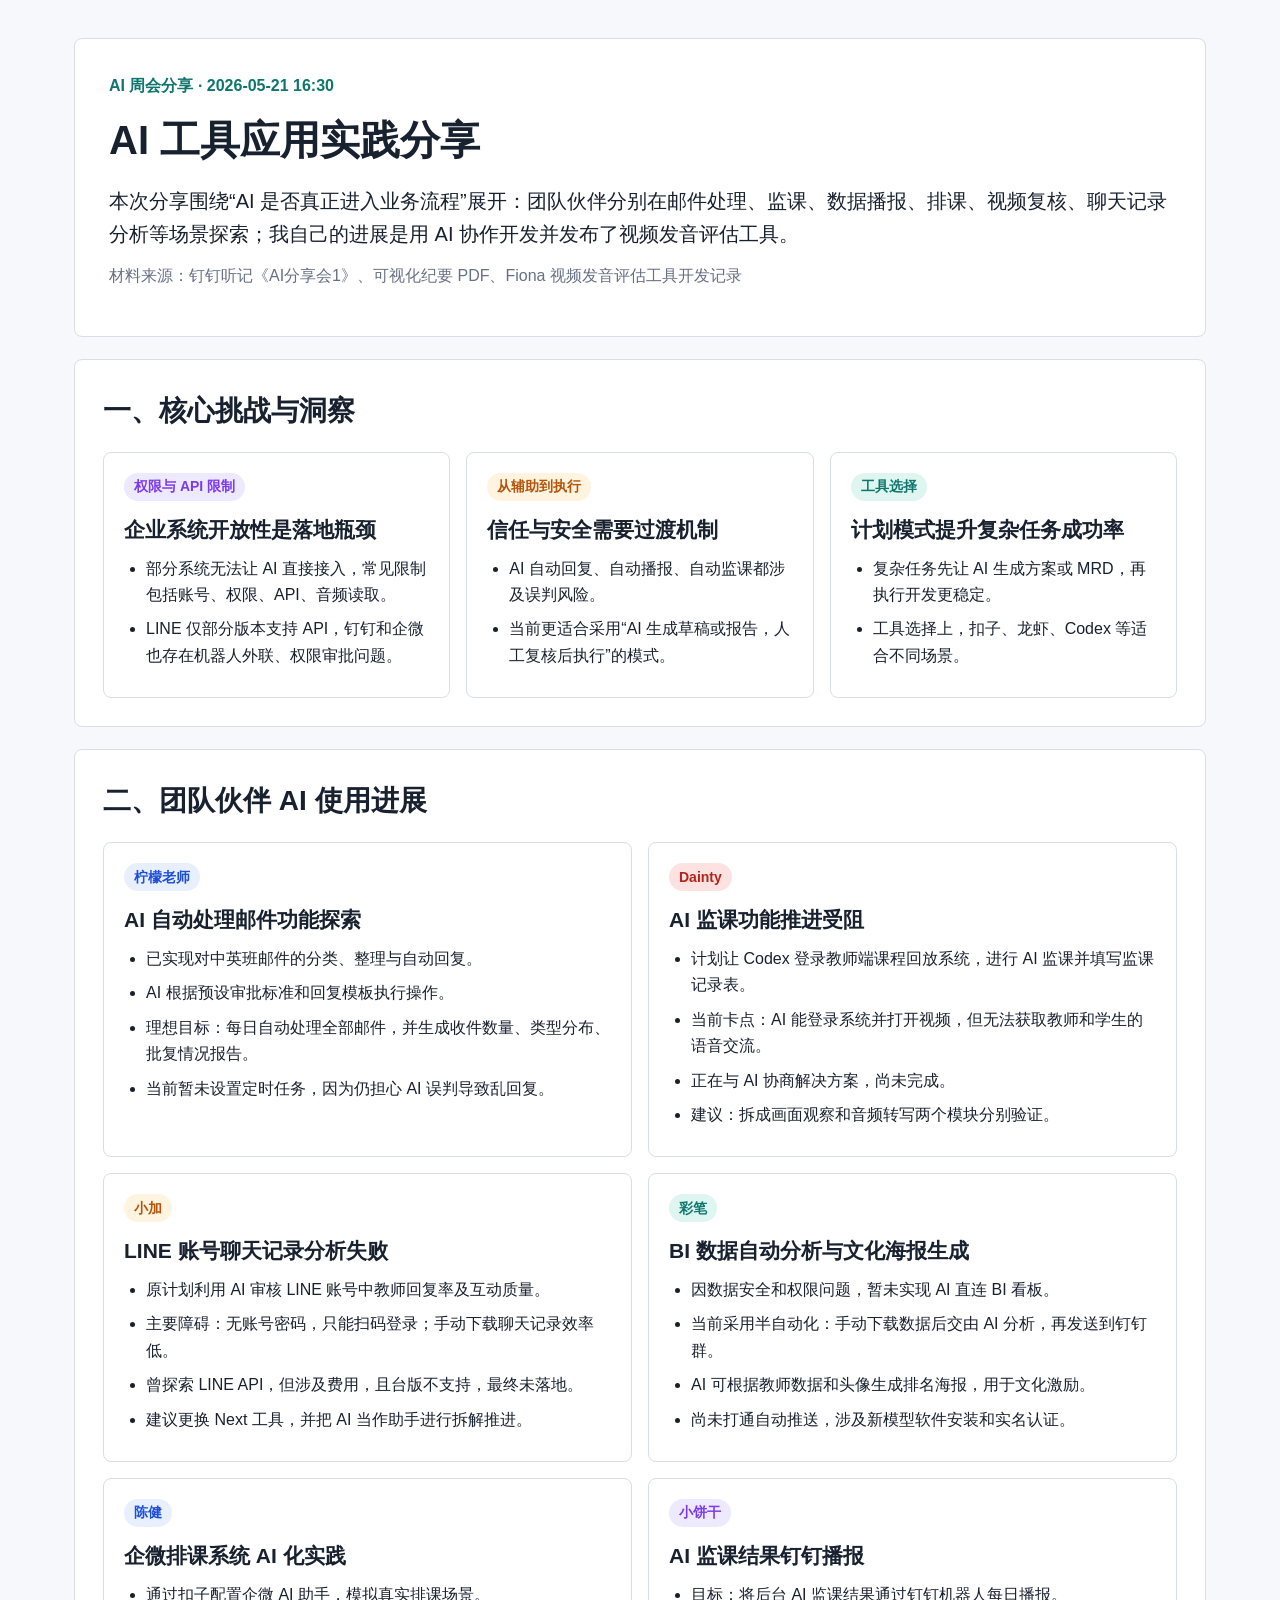
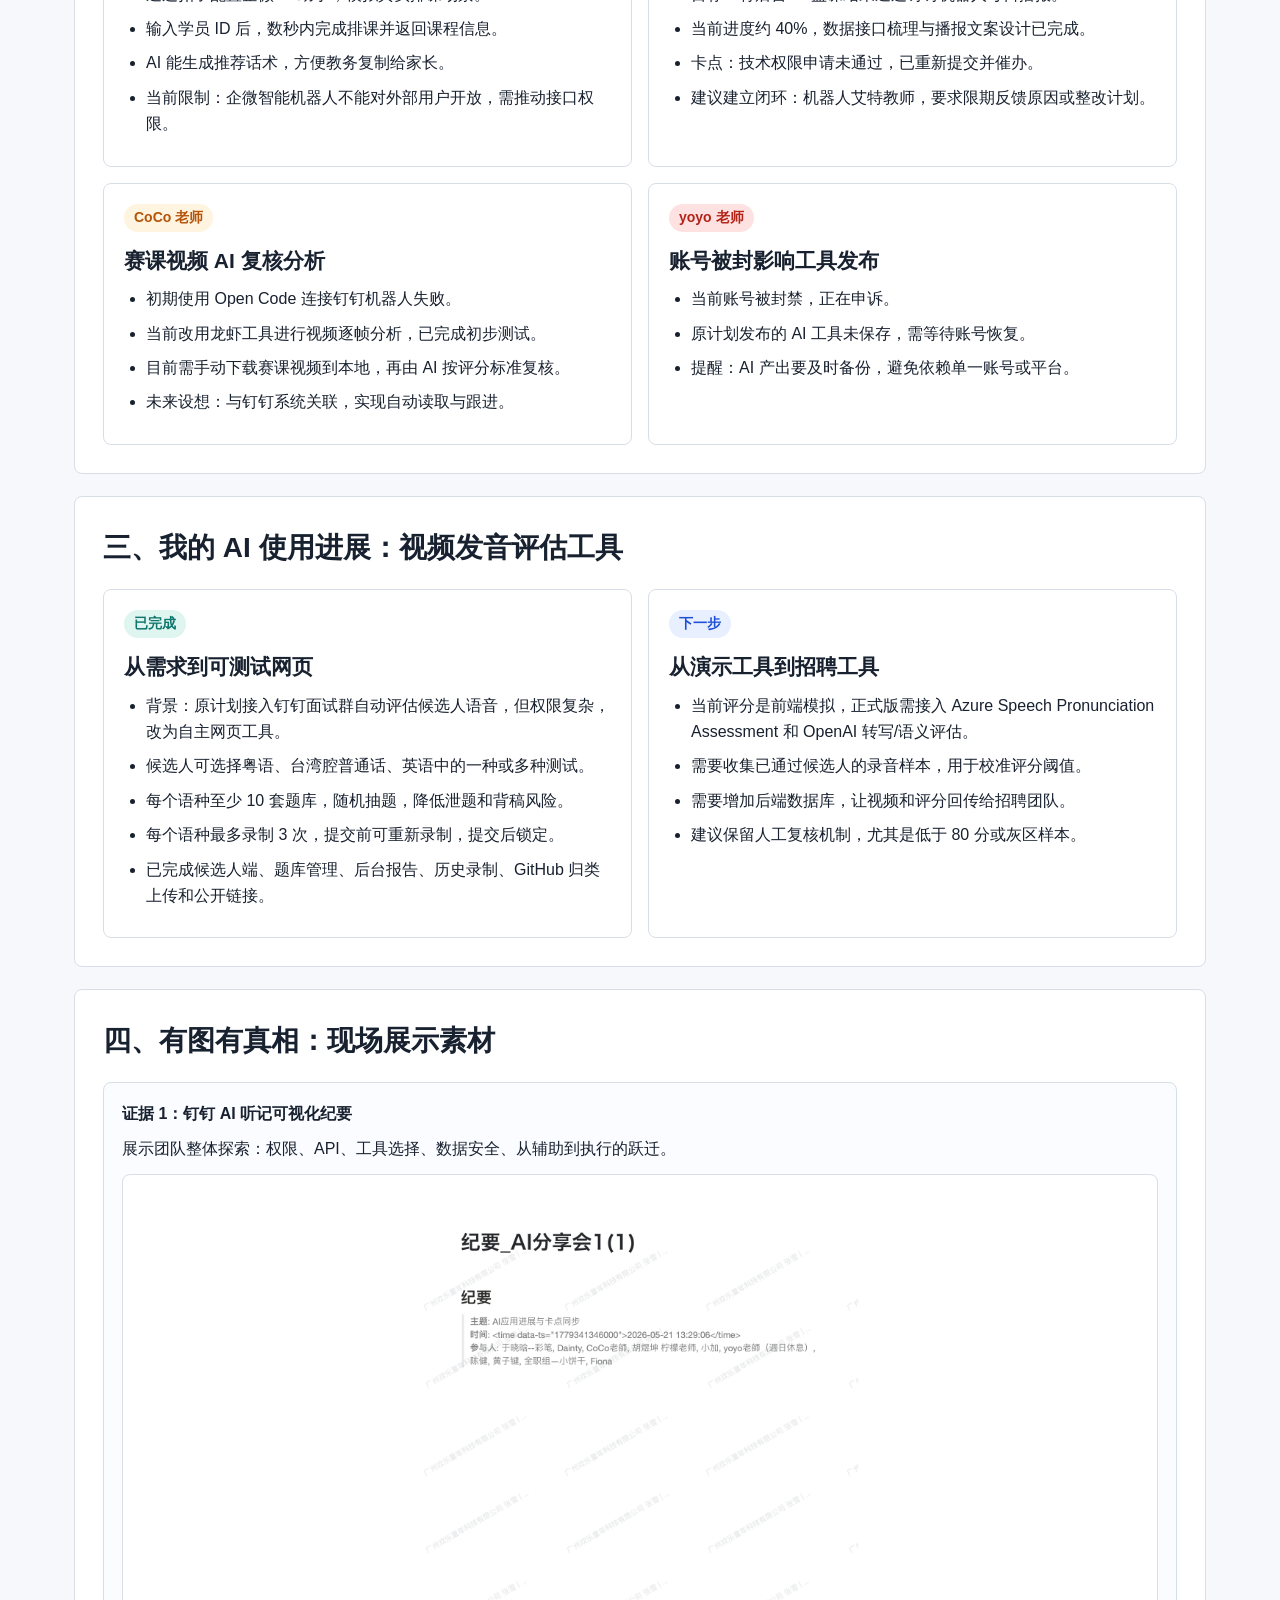
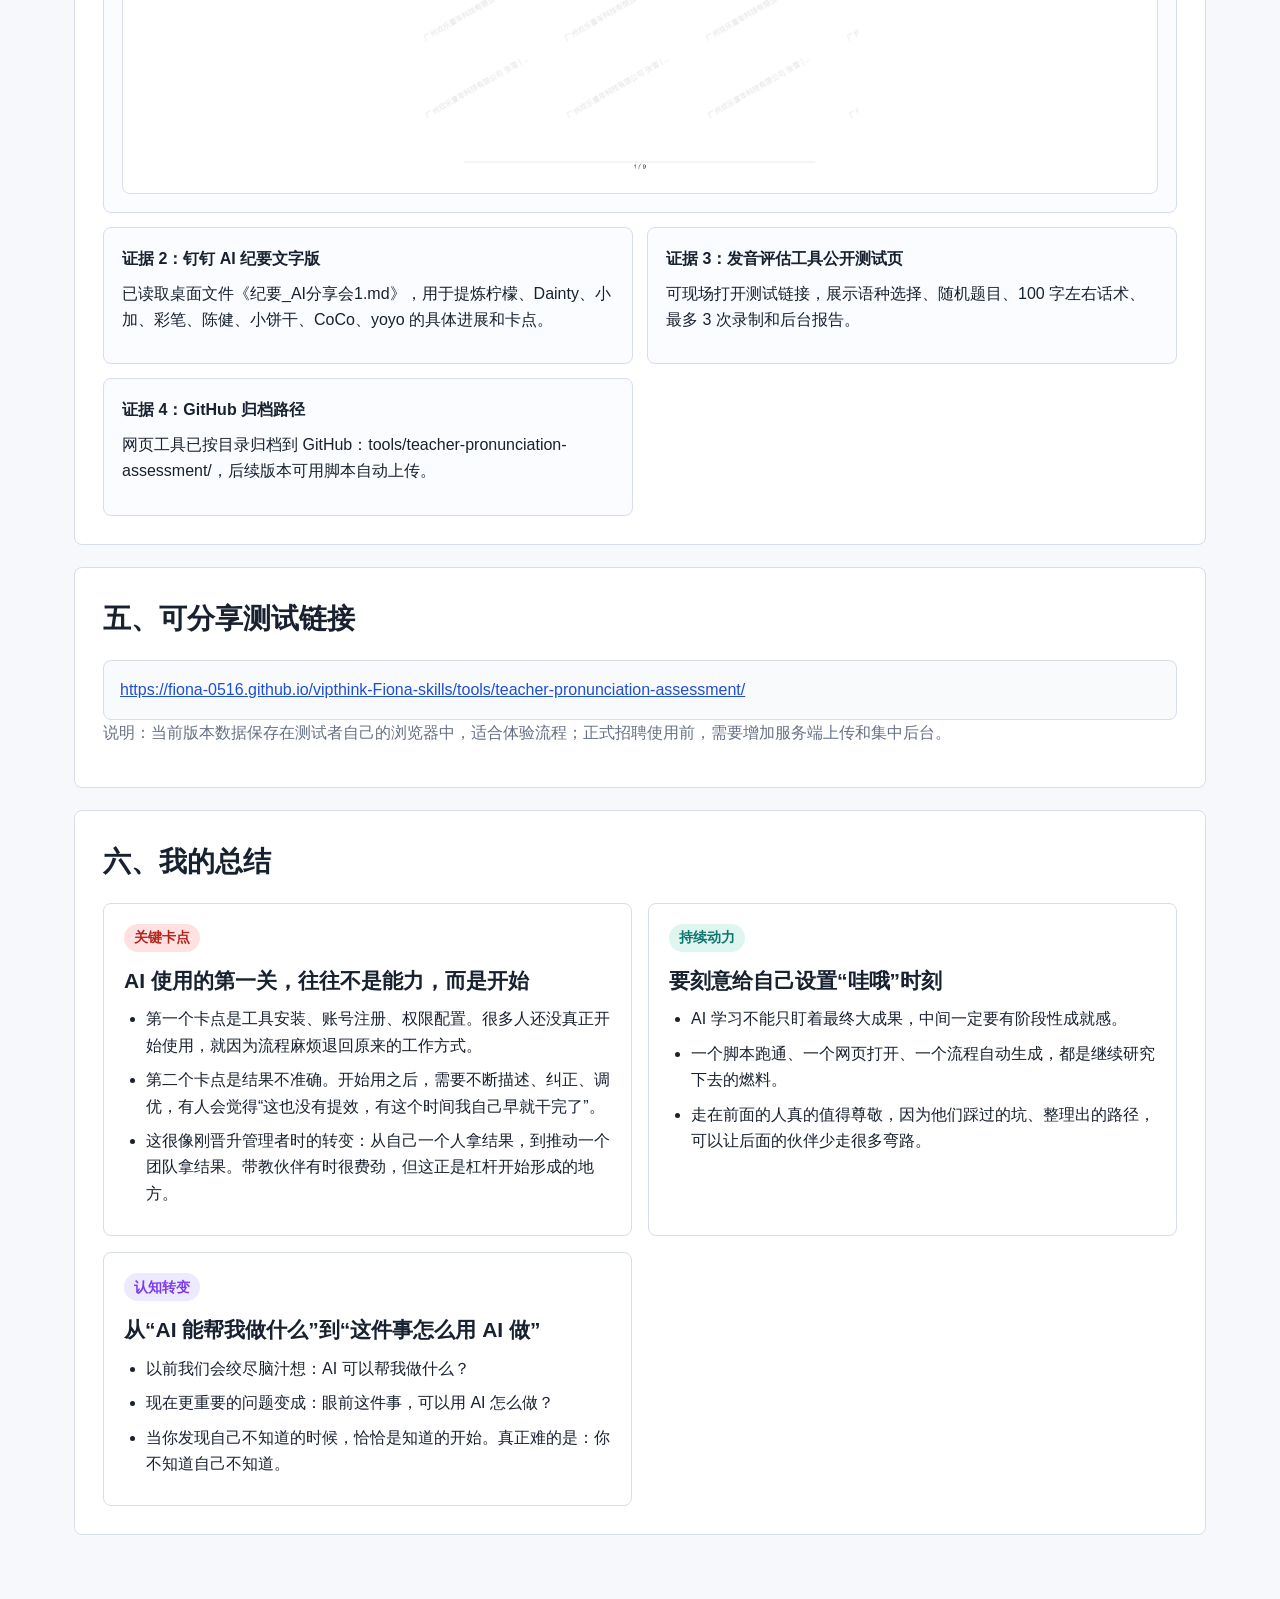
==== tools/ai-share-2026-05-21/ai-share-2026-05-21.html @ 02aa706a "Add AI sharing page" ====
<!doctype html>
<html lang="zh-CN">
  <head>
    <meta charset="utf-8" />
    <meta name="viewport" content="width=device-width, initial-scale=1" />
    <title>AI 工具应用实践分享 - Fiona</title>
    <style>
      :root {
        --bg: #f6f8fb;
        --ink: #18212f;
        --muted: #667085;
        --line: #d8dee8;
        --panel: #ffffff;
        --blue: #1d4ed8;
        --green: #0f766e;
        --orange: #b45309;
        --red: #b42318;
        --purple: #7c3aed;
      }

      * {
        box-sizing: border-box;
      }

      body {
        margin: 0;
        background: var(--bg);
        color: var(--ink);
        font-family: -apple-system, BlinkMacSystemFont, "Segoe UI", "PingFang SC", "Microsoft YaHei", sans-serif;
        line-height: 1.65;
      }

      main {
        max-width: 1180px;
        margin: 0 auto;
        padding: 38px 24px 64px;
      }

      .hero,
      section,
      .card {
        background: var(--panel);
        border: 1px solid var(--line);
        border-radius: 8px;
      }

      .hero {
        padding: 34px;
      }

      .eyebrow {
        margin: 0 0 8px;
        color: var(--green);
        font-weight: 800;
      }

      h1 {
        margin: 0 0 12px;
        font-size: 40px;
        letter-spacing: 0;
      }

      h2 {
        margin: 0 0 18px;
        font-size: 28px;
      }

      h3 {
        margin: 0 0 8px;
        font-size: 21px;
      }

      p {
        margin: 0 0 12px;
      }

      section {
        margin-top: 22px;
        padding: 28px;
      }

      .summary {
        font-size: 20px;
      }

      .meta,
      .note {
        color: var(--muted);
      }

      .grid {
        display: grid;
        grid-template-columns: repeat(2, minmax(0, 1fr));
        gap: 16px;
      }

      .grid.three {
        grid-template-columns: repeat(3, minmax(0, 1fr));
      }

      .card {
        padding: 20px;
      }

      .tag {
        display: inline-flex;
        align-items: center;
        min-height: 28px;
        padding: 0 10px;
        margin-bottom: 12px;
        border-radius: 999px;
        color: var(--blue);
        background: #e8f0ff;
        font-size: 14px;
        font-weight: 800;
      }

      .tag.green {
        color: var(--green);
        background: #dff5f0;
      }

      .tag.orange {
        color: var(--orange);
        background: #fff4df;
      }

      .tag.red {
        color: var(--red);
        background: #fee2e2;
      }

      .tag.purple {
        color: var(--purple);
        background: #ede9fe;
      }

      ul {
        margin: 8px 0 0;
        padding-left: 22px;
      }

      li {
        margin: 8px 0;
      }

      .evidence {
        display: grid;
        grid-template-columns: repeat(2, minmax(0, 1fr));
        gap: 14px;
      }

      .shot {
        padding: 18px;
        border: 1px solid var(--line);
        border-radius: 8px;
        background: #fafcff;
      }

      .shot strong {
        display: block;
        margin-bottom: 8px;
      }

      .shot.wide {
        grid-column: 1 / -1;
      }

      .shot img {
        display: block;
        width: 100%;
        max-height: 620px;
        object-fit: contain;
        margin-top: 12px;
        border: 1px solid var(--line);
        border-radius: 8px;
        background: #fff;
      }

      .link-box {
        padding: 16px;
        border-radius: 8px;
        background: #f8fafc;
        border: 1px solid var(--line);
        word-break: break-all;
      }

      a {
        color: var(--blue);
      }

      @media (max-width: 860px) {
        main {
          padding: 24px 14px 44px;
        }

        .hero,
        section {
          padding: 22px;
        }

        h1 {
          font-size: 30px;
        }

        .grid,
        .grid.three,
        .evidence {
          grid-template-columns: 1fr;
        }

      }
    </style>
  </head>
  <body>
    <main>
      <header class="hero">
        <p class="eyebrow">AI 周会分享 · 2026-05-21 16:30</p>
        <h1>AI 工具应用实践分享</h1>
        <p class="summary">本次分享围绕“AI 是否真正进入业务流程”展开：团队伙伴分别在邮件处理、监课、数据播报、排课、视频复核、聊天记录分析等场景探索；我自己的进展是用 AI 协作开发并发布了视频发音评估工具。</p>
        <p class="meta">材料来源：钉钉听记《AI分享会1》、可视化纪要 PDF、Fiona 视频发音评估工具开发记录</p>
      </header>

      <section>
        <h2>一、核心挑战与洞察</h2>
        <div class="grid three">
          <article class="card">
            <span class="tag purple">权限与 API 限制</span>
            <h3>企业系统开放性是落地瓶颈</h3>
            <ul>
              <li>部分系统无法让 AI 直接接入，常见限制包括账号、权限、API、音频读取。</li>
              <li>LINE 仅部分版本支持 API，钉钉和企微也存在机器人外联、权限审批问题。</li>
            </ul>
          </article>
          <article class="card">
            <span class="tag orange">从辅助到执行</span>
            <h3>信任与安全需要过渡机制</h3>
            <ul>
              <li>AI 自动回复、自动播报、自动监课都涉及误判风险。</li>
              <li>当前更适合采用“AI 生成草稿或报告，人工复核后执行”的模式。</li>
            </ul>
          </article>
          <article class="card">
            <span class="tag green">工具选择</span>
            <h3>计划模式提升复杂任务成功率</h3>
            <ul>
              <li>复杂任务先让 AI 生成方案或 MRD，再执行开发更稳定。</li>
              <li>工具选择上，扣子、龙虾、Codex 等适合不同场景。</li>
            </ul>
          </article>
        </div>
      </section>

      <section>
        <h2>二、团队伙伴 AI 使用进展</h2>
        <div class="grid">
          <article class="card">
            <span class="tag">柠檬老师</span>
            <h3>AI 自动处理邮件功能探索</h3>
            <ul>
              <li>已实现对中英班邮件的分类、整理与自动回复。</li>
              <li>AI 根据预设审批标准和回复模板执行操作。</li>
              <li>理想目标：每日自动处理全部邮件，并生成收件数量、类型分布、批复情况报告。</li>
              <li>当前暂未设置定时任务，因为仍担心 AI 误判导致乱回复。</li>
            </ul>
          </article>

          <article class="card">
            <span class="tag red">Dainty</span>
            <h3>AI 监课功能推进受阻</h3>
            <ul>
              <li>计划让 Codex 登录教师端课程回放系统，进行 AI 监课并填写监课记录表。</li>
              <li>当前卡点：AI 能登录系统并打开视频，但无法获取教师和学生的语音交流。</li>
              <li>正在与 AI 协商解决方案，尚未完成。</li>
              <li>建议：拆成画面观察和音频转写两个模块分别验证。</li>
            </ul>
          </article>

          <article class="card">
            <span class="tag orange">小加</span>
            <h3>LINE 账号聊天记录分析失败</h3>
            <ul>
              <li>原计划利用 AI 审核 LINE 账号中教师回复率及互动质量。</li>
              <li>主要障碍：无账号密码，只能扫码登录；手动下载聊天记录效率低。</li>
              <li>曾探索 LINE API，但涉及费用，且台版不支持，最终未落地。</li>
              <li>建议更换 Next 工具，并把 AI 当作助手进行拆解推进。</li>
            </ul>
          </article>

          <article class="card">
            <span class="tag green">彩笔</span>
            <h3>BI 数据自动分析与文化海报生成</h3>
            <ul>
              <li>因数据安全和权限问题，暂未实现 AI 直连 BI 看板。</li>
              <li>当前采用半自动化：手动下载数据后交由 AI 分析，再发送到钉钉群。</li>
              <li>AI 可根据教师数据和头像生成排名海报，用于文化激励。</li>
              <li>尚未打通自动推送，涉及新模型软件安装和实名认证。</li>
            </ul>
          </article>

          <article class="card">
            <span class="tag">陈健</span>
            <h3>企微排课系统 AI 化实践</h3>
            <ul>
              <li>通过扣子配置企微 AI 助手，模拟真实排课场景。</li>
              <li>输入学员 ID 后，数秒内完成排课并返回课程信息。</li>
              <li>AI 能生成推荐话术，方便教务复制给家长。</li>
              <li>当前限制：企微智能机器人不能对外部用户开放，需推动接口权限。</li>
            </ul>
          </article>

          <article class="card">
            <span class="tag purple">小饼干</span>
            <h3>AI 监课结果钉钉播报</h3>
            <ul>
              <li>目标：将后台 AI 监课结果通过钉钉机器人每日播报。</li>
              <li>当前进度约 40%，数据接口梳理与播报文案设计已完成。</li>
              <li>卡点：技术权限申请未通过，已重新提交并催办。</li>
              <li>建议建立闭环：机器人艾特教师，要求限期反馈原因或整改计划。</li>
            </ul>
          </article>

          <article class="card">
            <span class="tag orange">CoCo 老师</span>
            <h3>赛课视频 AI 复核分析</h3>
            <ul>
              <li>初期使用 Open Code 连接钉钉机器人失败。</li>
              <li>当前改用龙虾工具进行视频逐帧分析，已完成初步测试。</li>
              <li>目前需手动下载赛课视频到本地，再由 AI 按评分标准复核。</li>
              <li>未来设想：与钉钉系统关联，实现自动读取与跟进。</li>
            </ul>
          </article>

          <article class="card">
            <span class="tag red">yoyo 老师</span>
            <h3>账号被封影响工具发布</h3>
            <ul>
              <li>当前账号被封禁，正在申诉。</li>
              <li>原计划发布的 AI 工具未保存，需等待账号恢复。</li>
              <li>提醒：AI 产出要及时备份，避免依赖单一账号或平台。</li>
            </ul>
          </article>
        </div>
      </section>

      <section>
        <h2>三、我的 AI 使用进展：视频发音评估工具</h2>
        <div class="grid">
          <article class="card">
            <span class="tag green">已完成</span>
            <h3>从需求到可测试网页</h3>
            <ul>
              <li>背景：原计划接入钉钉面试群自动评估候选人语音，但权限复杂，改为自主网页工具。</li>
              <li>候选人可选择粤语、台湾腔普通话、英语中的一种或多种测试。</li>
              <li>每个语种至少 10 套题库，随机抽题，降低泄题和背稿风险。</li>
              <li>每个语种最多录制 3 次，提交前可重新录制，提交后锁定。</li>
              <li>已完成候选人端、题库管理、后台报告、历史录制、GitHub 归类上传和公开链接。</li>
            </ul>
          </article>

          <article class="card">
            <span class="tag">下一步</span>
            <h3>从演示工具到招聘工具</h3>
            <ul>
              <li>当前评分是前端模拟，正式版需接入 Azure Speech Pronunciation Assessment 和 OpenAI 转写/语义评估。</li>
              <li>需要收集已通过候选人的录音样本，用于校准评分阈值。</li>
              <li>需要增加后端数据库，让视频和评分回传给招聘团队。</li>
              <li>建议保留人工复核机制，尤其是低于 80 分或灰区样本。</li>
            </ul>
          </article>
        </div>
      </section>

      <section>
        <h2>四、有图有真相：现场展示素材</h2>
        <div class="evidence">
          <div class="shot wide">
            <strong>证据 1：钉钉 AI 听记可视化纪要</strong>
            <p>展示团队整体探索：权限、API、工具选择、数据安全、从辅助到执行的跃迁。</p>
            <img src="./share-assets/ai-share-summary.png" alt="钉钉 AI 听记可视化纪要" />
          </div>
          <div class="shot">
            <strong>证据 2：钉钉 AI 纪要文字版</strong>
            <p>已读取桌面文件《纪要_AI分享会1.md》，用于提炼柠檬、Dainty、小加、彩笔、陈健、小饼干、CoCo、yoyo 的具体进展和卡点。</p>
          </div>
          <div class="shot">
            <strong>证据 3：发音评估工具公开测试页</strong>
            <p>可现场打开测试链接，展示语种选择、随机题目、100 字左右话术、最多 3 次录制和后台报告。</p>
          </div>
          <div class="shot">
            <strong>证据 4：GitHub 归档路径</strong>
            <p>网页工具已按目录归档到 GitHub：tools/teacher-pronunciation-assessment/，后续版本可用脚本自动上传。</p>
          </div>
        </div>
      </section>

      <section>
        <h2>五、可分享测试链接</h2>
        <div class="link-box">
          <a href="https://fiona-0516.github.io/vipthink-Fiona-skills/tools/teacher-pronunciation-assessment/">
            https://fiona-0516.github.io/vipthink-Fiona-skills/tools/teacher-pronunciation-assessment/
          </a>
        </div>
        <p class="note">说明：当前版本数据保存在测试者自己的浏览器中，适合体验流程；正式招聘使用前，需要增加服务端上传和集中后台。</p>
      </section>

      <section>
        <h2>六、我的总结</h2>
        <div class="grid">
          <article class="card">
            <span class="tag red">关键卡点</span>
            <h3>AI 使用的第一关，往往不是能力，而是开始</h3>
            <ul>
              <li>第一个卡点是工具安装、账号注册、权限配置。很多人还没真正开始使用，就因为流程麻烦退回原来的工作方式。</li>
              <li>第二个卡点是结果不准确。开始用之后，需要不断描述、纠正、调优，有人会觉得“这也没有提效，有这个时间我自己早就干完了”。</li>
              <li>这很像刚晋升管理者时的转变：从自己一个人拿结果，到推动一个团队拿结果。带教伙伴有时很费劲，但这正是杠杆开始形成的地方。</li>
            </ul>
          </article>

          <article class="card">
            <span class="tag green">持续动力</span>
            <h3>要刻意给自己设置“哇哦”时刻</h3>
            <ul>
              <li>AI 学习不能只盯着最终大成果，中间一定要有阶段性成就感。</li>
              <li>一个脚本跑通、一个网页打开、一个流程自动生成，都是继续研究下去的燃料。</li>
              <li>走在前面的人真的值得尊敬，因为他们踩过的坑、整理出的路径，可以让后面的伙伴少走很多弯路。</li>
            </ul>
          </article>

          <article class="card">
            <span class="tag purple">认知转变</span>
            <h3>从“AI 能帮我做什么”到“这件事怎么用 AI 做”</h3>
            <ul>
              <li>以前我们会绞尽脑汁想：AI 可以帮我做什么？</li>
              <li>现在更重要的问题变成：眼前这件事，可以用 AI 怎么做？</li>
              <li>当你发现自己不知道的时候，恰恰是知道的开始。真正难的是：你不知道自己不知道。</li>
            </ul>
          </article>
        </div>
      </section>
    </main>
  </body>
</html>
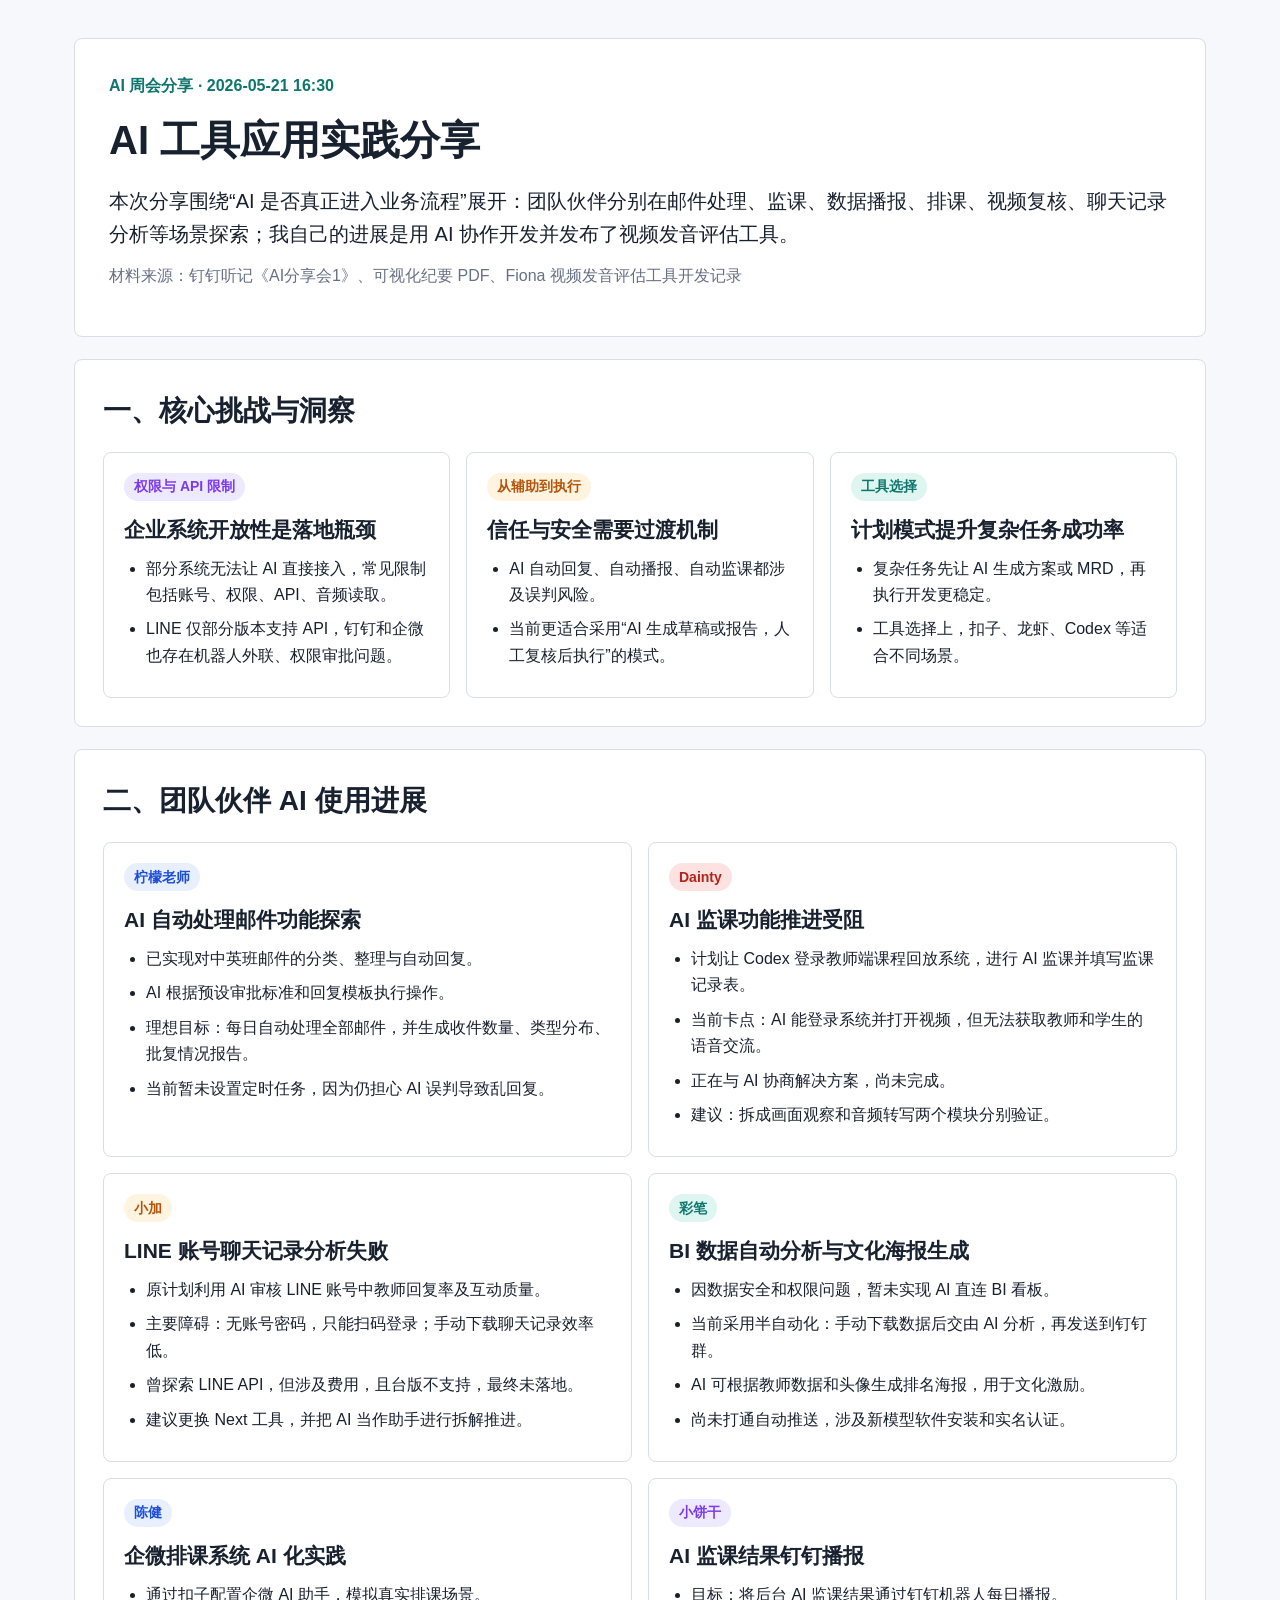
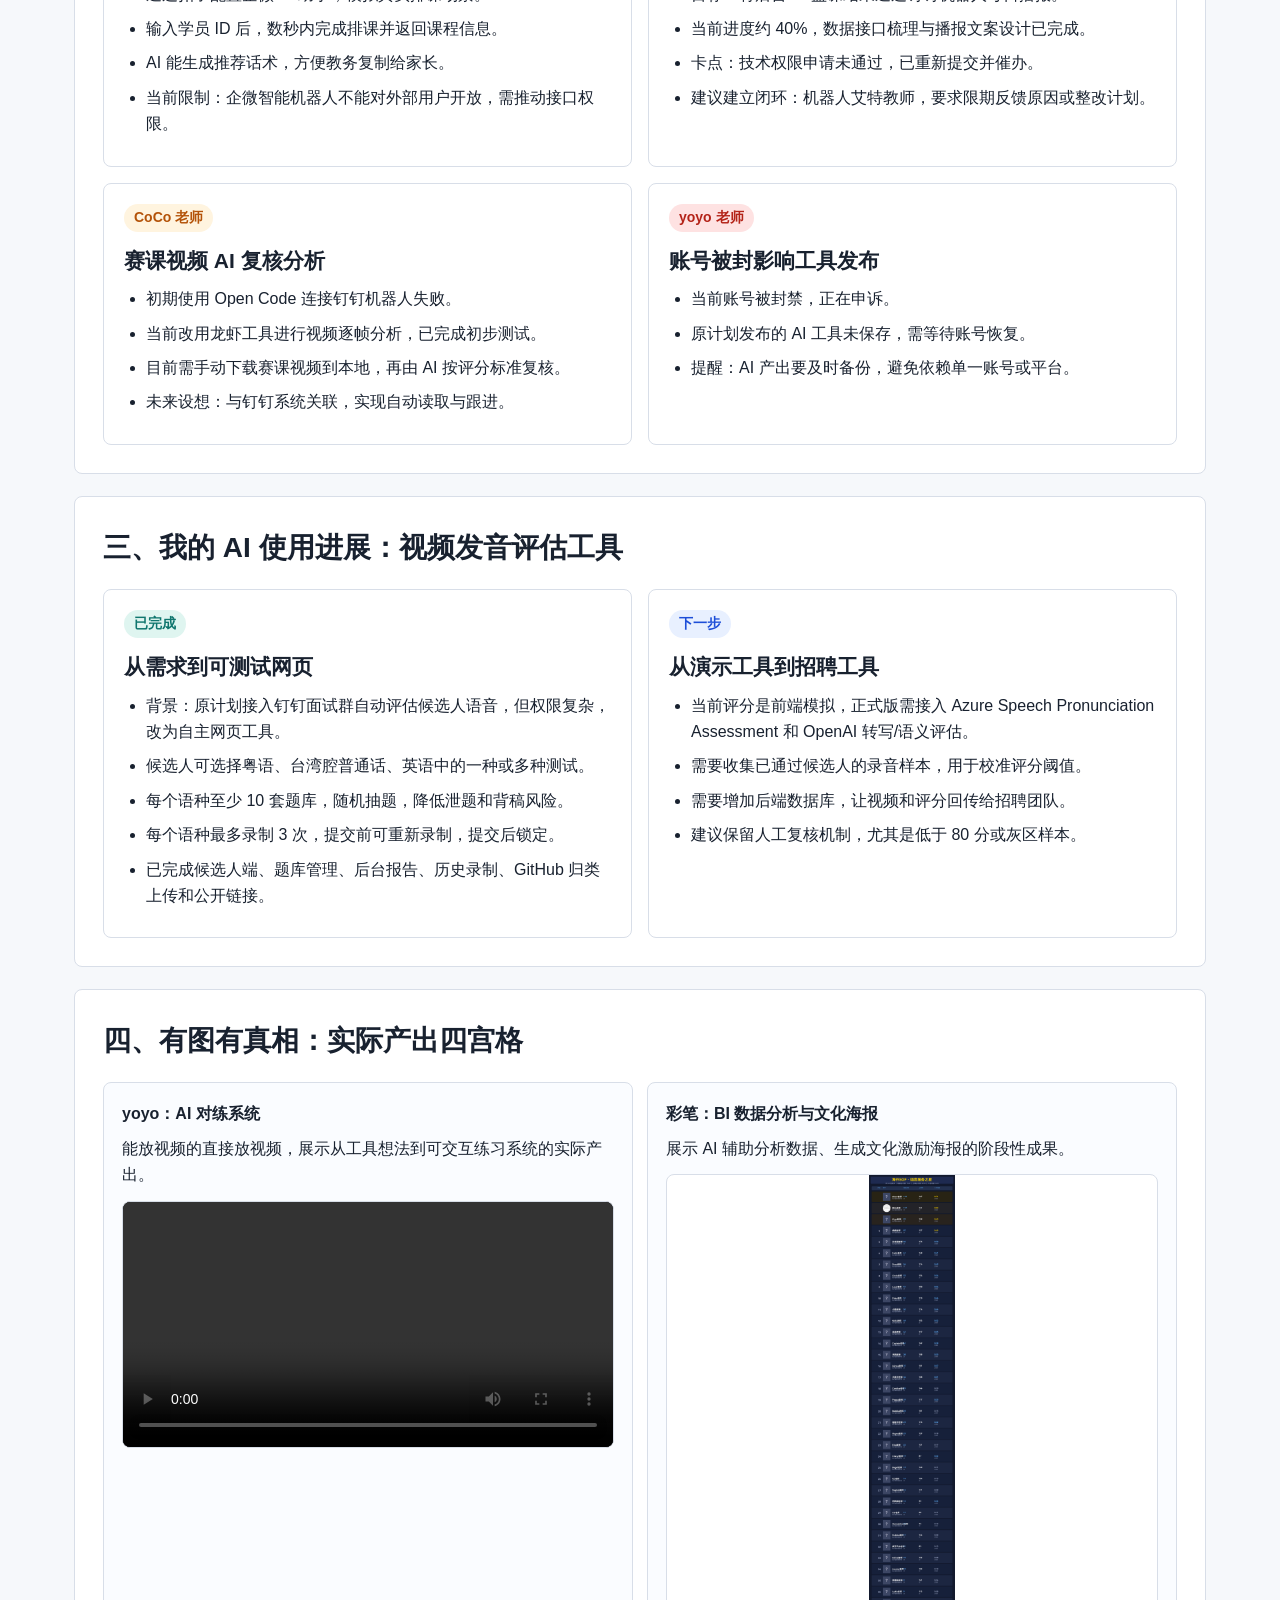
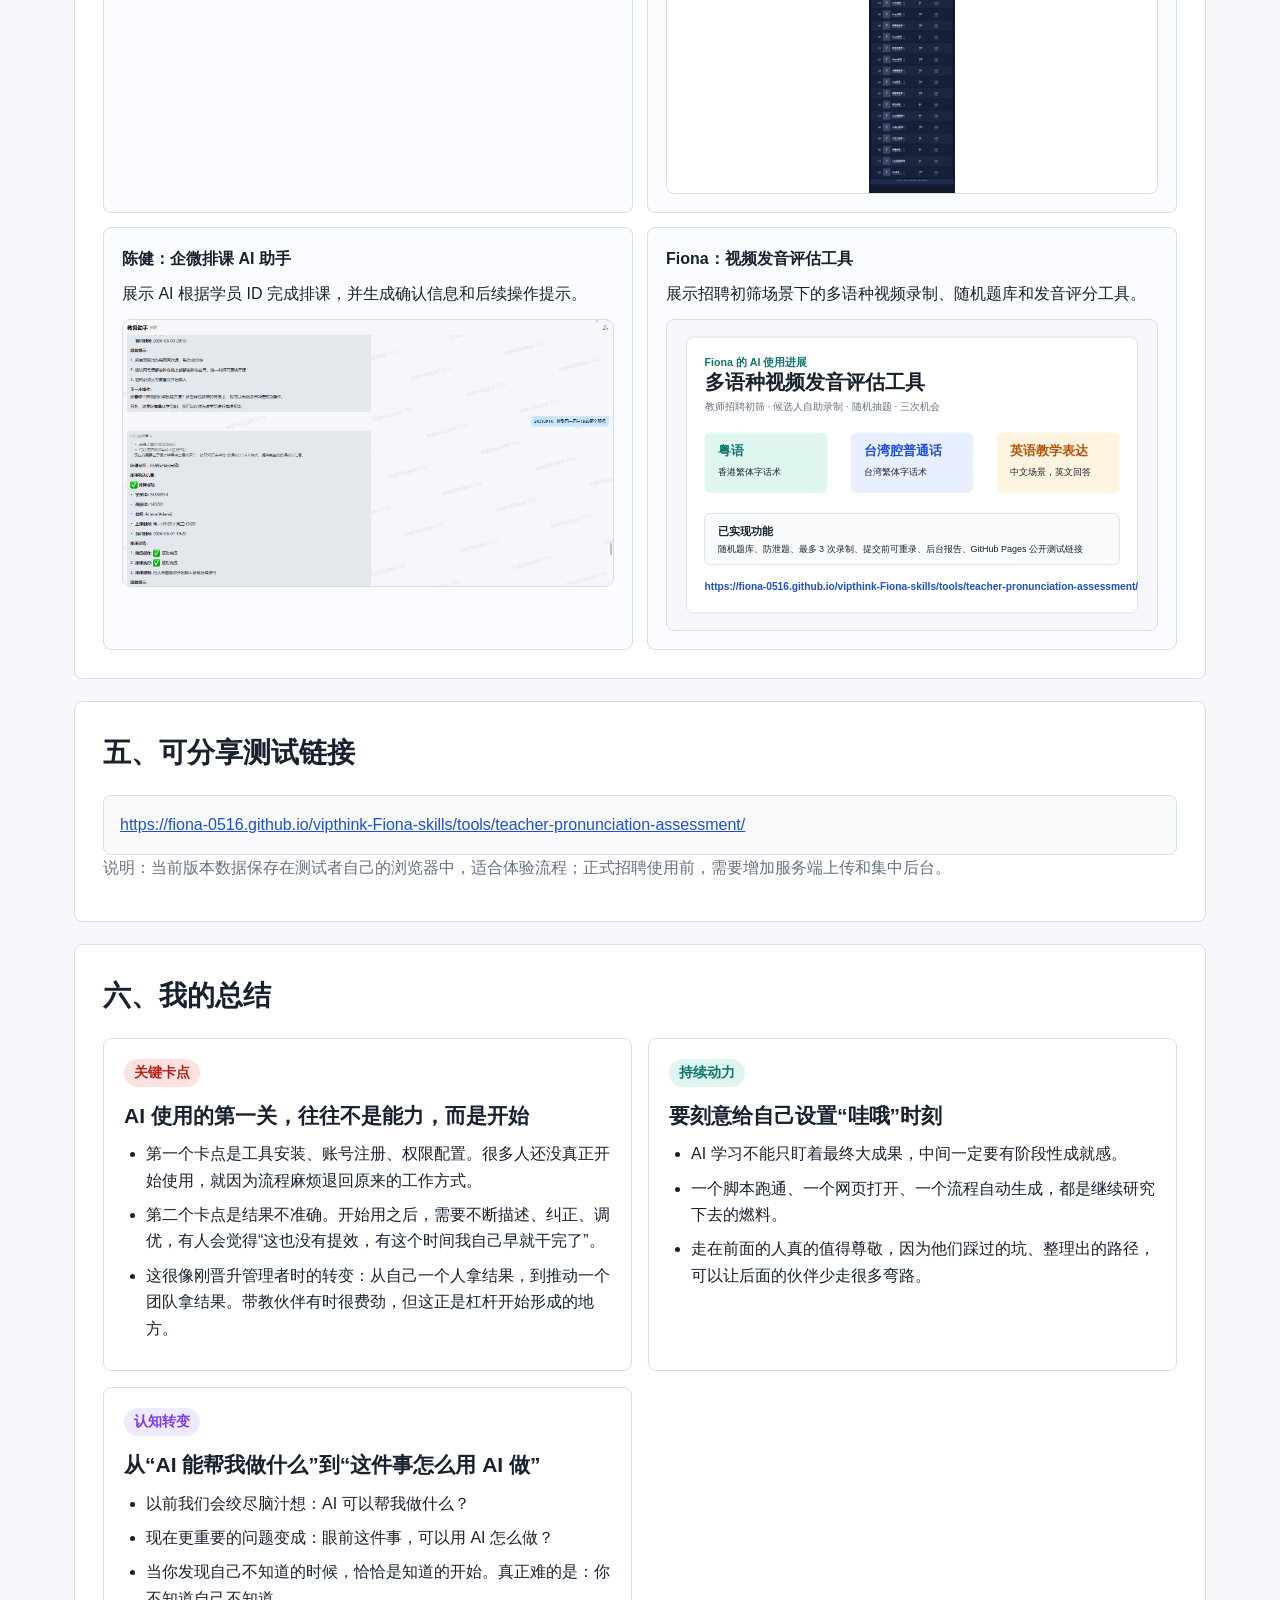
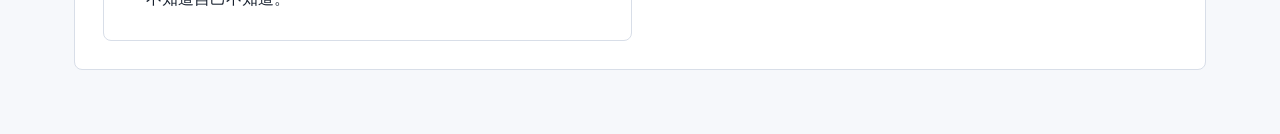
==== commit 4e4109a2: "Update AI sharing four-grid evidence" ====
--- a/tools/ai-share-2026-05-21/ai-share-2026-05-21.html
+++ b/tools/ai-share-2026-05-21/ai-share-2026-05-21.html
@@ -177,6 +177,16 @@
         background: #fff;
       }
 
+      .shot video {
+        display: block;
+        width: 100%;
+        max-height: 620px;
+        margin-top: 12px;
+        border: 1px solid var(--line);
+        border-radius: 8px;
+        background: #000;
+      }
+
       .link-box {
         padding: 16px;
         border-radius: 8px;
@@ -372,24 +382,27 @@
       </section>
 
       <section>
-        <h2>四、有图有真相：现场展示素材</h2>
+        <h2>四、有图有真相：实际产出四宫格</h2>
         <div class="evidence">
-          <div class="shot wide">
-            <strong>证据 1：钉钉 AI 听记可视化纪要</strong>
-            <p>展示团队整体探索：权限、API、工具选择、数据安全、从辅助到执行的跃迁。</p>
-            <img src="./share-assets/ai-share-summary.png" alt="钉钉 AI 听记可视化纪要" />
+          <div class="shot">
+            <strong>yoyo：AI 对练系统</strong>
+            <p>能放视频的直接放视频，展示从工具想法到可交互练习系统的实际产出。</p>
+            <video src="./share-assets/yoyo-ai-practice.mp4" controls playsinline></video>
           </div>
           <div class="shot">
-            <strong>证据 2：钉钉 AI 纪要文字版</strong>
-            <p>已读取桌面文件《纪要_AI分享会1.md》，用于提炼柠檬、Dainty、小加、彩笔、陈健、小饼干、CoCo、yoyo 的具体进展和卡点。</p>
+            <strong>彩笔：BI 数据分析与文化海报</strong>
+            <p>展示 AI 辅助分析数据、生成文化激励海报的阶段性成果。</p>
+            <img src="./share-assets/caibi-share.png" alt="彩笔的 AI 分享产出" />
           </div>
           <div class="shot">
-            <strong>证据 3：发音评估工具公开测试页</strong>
-            <p>可现场打开测试链接，展示语种选择、随机题目、100 字左右话术、最多 3 次录制和后台报告。</p>
+            <strong>陈健：企微排课 AI 助手</strong>
+            <p>展示 AI 根据学员 ID 完成排课，并生成确认信息和后续操作提示。</p>
+            <img src="./share-assets/chenjian-share.png" alt="陈健的 AI 排课助手产出" />
           </div>
           <div class="shot">
-            <strong>证据 4：GitHub 归档路径</strong>
-            <p>网页工具已按目录归档到 GitHub：tools/teacher-pronunciation-assessment/，后续版本可用脚本自动上传。</p>
+            <strong>Fiona：视频发音评估工具</strong>
+            <p>展示招聘初筛场景下的多语种视频录制、随机题库和发音评分工具。</p>
+            <img src="./share-assets/fiona-assessment-tool.svg" alt="Fiona 视频发音评估工具" />
           </div>
         </div>
       </section>
